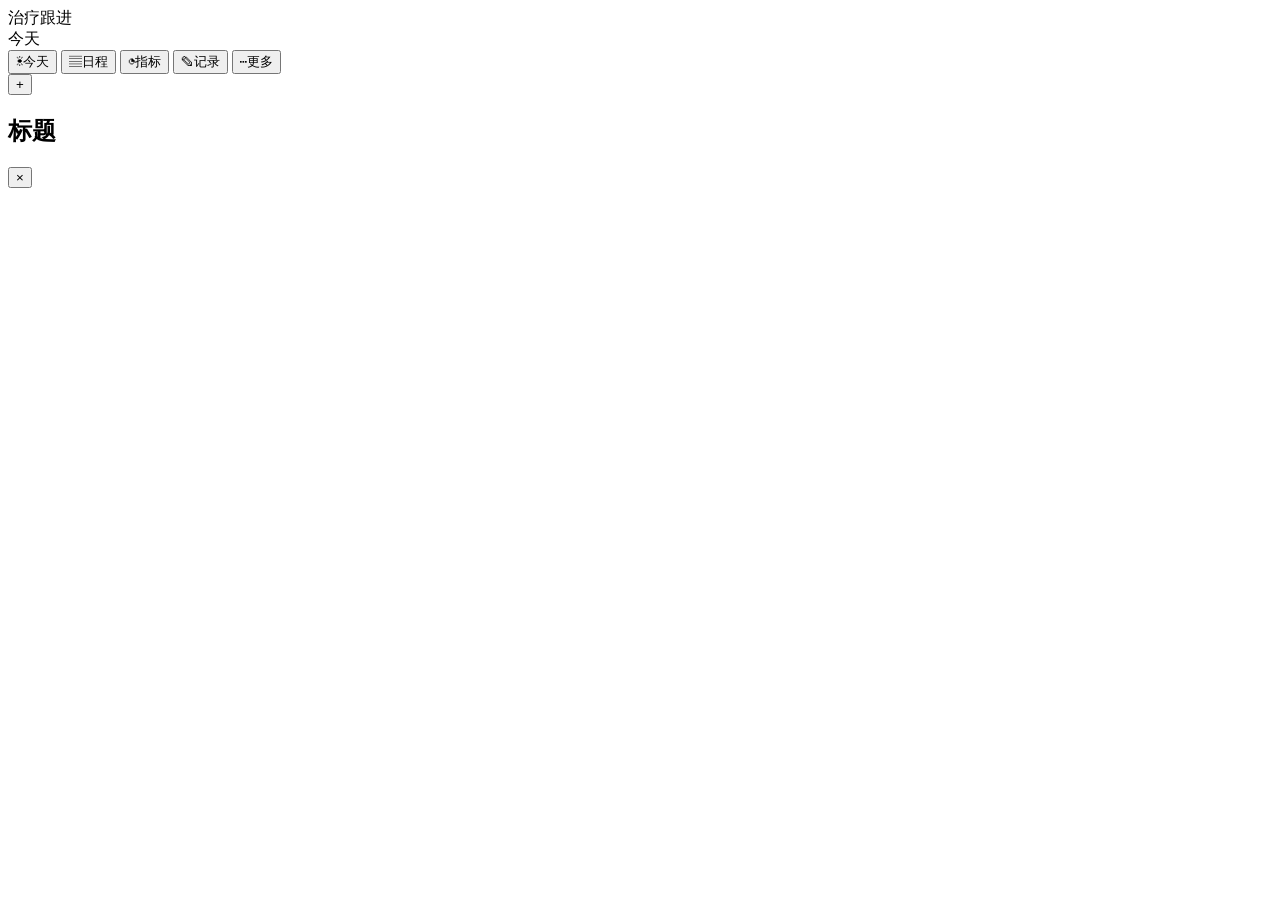
==== index.html @ eb564752 "添加 index.html" ====
<!DOCTYPE html>
<html lang="zh-CN">
<head>
<meta charset="utf-8">
<meta name="viewport" content="width=device-width, initial-scale=1, viewport-fit=cover, maximum-scale=1">
<meta name="theme-color" content="#0EA5A0">
<meta name="apple-mobile-web-app-capable" content="yes">
<meta name="apple-mobile-web-app-status-bar-style" content="black-translucent">
<meta name="apple-mobile-web-app-title" content="治疗跟进">
<meta name="format-detection" content="telephone=no">
<title>治疗跟进</title>
<link rel="manifest" href="./manifest.webmanifest">
<link rel="apple-touch-icon" href="./icons/icon-180.png">
<link rel="icon" href="./icons/icon-192.png">
<link rel="stylesheet" href="./css/app.css">
</head>
<body>

<header class="appbar">
  <div class="row1">
    <div>
      <div class="who" id="hd-who">治疗跟进</div>
      <div class="sub" id="hd-sub">今天</div>
    </div>
    <div class="date" id="hd-date"></div>
  </div>
</header>

<main id="view"></main>

<nav class="tabbar" id="tabbar">
  <button data-page="today" aria-current="page"><span class="ico">☀</span>今天</button>
  <button data-page="plan"><span class="ico">▤</span>日程</button>
  <button data-page="labs"><span class="ico">◔</span>指标</button>
  <button data-page="syms"><span class="ico">✎</span>记录</button>
  <button data-page="more"><span class="ico">⋯</span>更多</button>
</nav>

<button class="fab" id="fab" aria-label="新建">+</button>

<div class="sheet-mask" id="mask">
  <div class="sheet">
    <div class="sheet-head">
      <h2 id="sheet-title">标题</h2>
      <button class="x" id="sheet-x" aria-label="关闭">×</button>
    </div>
    <div class="sheet-body" id="sheet-body"></div>
    <div class="sheet-foot" id="sheet-foot"></div>
  </div>
</div>

<div id="toast"></div>

<script type="module" src="./js/app.js"></script>
</body>
</html>
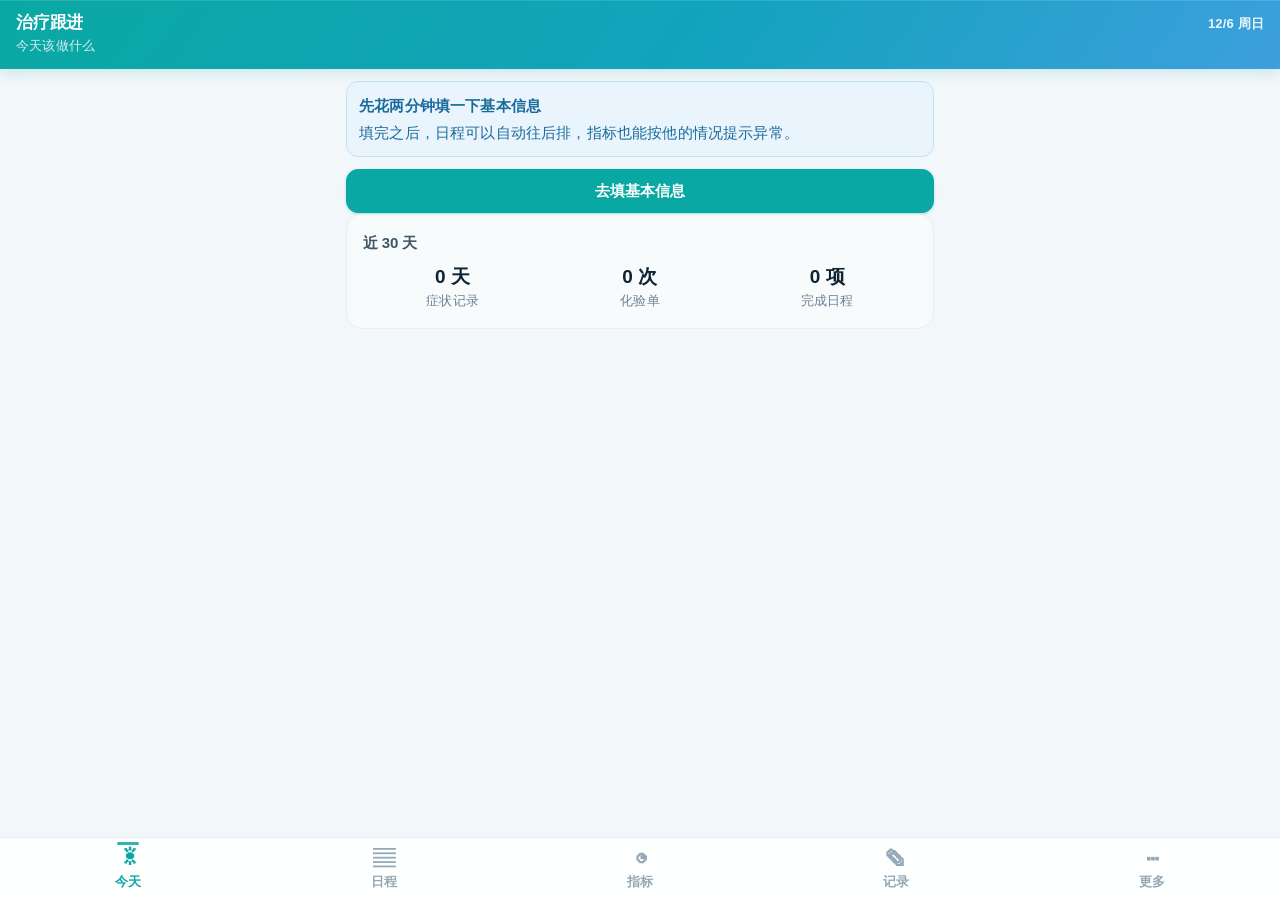
==== commit ebfe04ab: "feat: android install guide" ====
--- a/index.html
+++ b/index.html
@@ -4,13 +4,17 @@
 <meta charset="utf-8">
 <meta name="viewport" content="width=device-width, initial-scale=1, viewport-fit=cover, maximum-scale=1">
 <meta name="theme-color" content="#0EA5A0">
+<!-- iOS -->
 <meta name="apple-mobile-web-app-capable" content="yes">
 <meta name="apple-mobile-web-app-status-bar-style" content="black-translucent">
 <meta name="apple-mobile-web-app-title" content="治疗跟进">
+<link rel="apple-touch-icon" href="./icons/icon-180.png">
+<!-- Android / Chrome -->
+<meta name="mobile-web-app-capable" content="yes">
+<meta name="application-name" content="治疗跟进">
 <meta name="format-detection" content="telephone=no">
 <title>治疗跟进</title>
 <link rel="manifest" href="./manifest.webmanifest">
-<link rel="apple-touch-icon" href="./icons/icon-180.png">
 <link rel="icon" href="./icons/icon-192.png">
 <link rel="stylesheet" href="./css/app.css">
 </head>
--- a/css/app.css
+++ b/css/app.css
@@ -0,0 +1,1190 @@
+/* ==========================================================
+   治疗跟进 · 设计系统
+   参考：iOS Human Interface Guidelines / Material 3
+   目标：320px 到 430px 全尺寸可用，触摸优先，医疗场景清晰不压抑
+   ========================================================== */
+
+/* ---------- 设计令牌 ---------- */
+
+:root {
+  /* 文字层级：越深越重要 */
+  --ink-1: #0f2430;
+  --ink-2: #3d5566;
+  --ink-3: #6b8296;
+  --ink-4: #93a8b8;
+
+  /* 表面 */
+  --bg: #f2f7f9;
+  --surface: #ffffff;
+  --surface-2: #f8fbfc;
+  --line: #e6eef3;
+  --line-2: #d3e2ea;
+
+  /* 品牌 */
+  --brand: #0aa8a3;
+  --brand-press: #089490;
+  --brand-deep: #077370;
+  --brand-tint: #e4f7f6;
+  --brand-tint-2: #cdeeec;
+
+  /* 辅助蓝 */
+  --blue: #3d9fdd;
+  --blue-tint: #e9f4fc;
+
+  /* 语义
+     两套值，用途不同，不要混用：
+     - 原色（--ok/--warn/--bad）：只做图形元素（色块背景、边框、进度、圆点）
+     - 深色（--*-ink）：承载文字与数据时用这些，保证 WCAG AA 4.5:1
+     原色直接当文字色在浅底上对比度只有 2.46–3.71:1，小字读不清 */
+  --ok: #0fa15c;
+  --ok-tint: #e5f8ee;
+  --ok-ink: #0a7a45;
+  --warn: #e08a1e;
+  --warn-tint: #fdf4e4;
+  --warn-ink: #8a5a10;
+  --bad: #b3382c;
+  --bad-tint: #fdecea;
+  --bad-ink: #b3382c;
+  --bad-line: #f6cbc7;
+
+  /* 圆角 */
+  --r-xl: 22px;
+  --r-lg: 16px;
+  --r-md: 12px;
+  --r-sm: 9px;
+  --r-pill: 999px;
+
+  /* 阴影：极轻，靠层次不靠重影 */
+  --sh-1: 0 1px 2px rgba(15, 36, 48, .04);
+  --sh-2: 0 2px 8px rgba(15, 36, 48, .05), 0 1px 2px rgba(15, 36, 48, .04);
+  --sh-3: 0 6px 20px rgba(10, 168, 163, .22);
+
+  /* 间距节奏 */
+  --sp-1: 4px;
+  --sp-2: 8px;
+  --sp-3: 12px;
+  --sp-4: 16px;
+  --sp-5: 20px;
+  --sp-6: 28px;
+
+  /* 触摸最小尺寸（iOS HIG 44pt） */
+  --tap: 44px;
+
+  /* 安全区 */
+  --safe-t: env(safe-area-inset-top, 0px);
+  --safe-b: env(safe-area-inset-bottom, 0px);
+  --tabbar-h: 62px;
+
+  /* 响应式字号：320px 屏取小值，393px 以上取大值
+     最小不小于 12px —— 再小手机上就看不清了 */
+  --fs-base: clamp(15.5px, 4.3vw, 17px);
+  --fs-sm: clamp(14px, 3.7vw, 15px);
+  --fs-xs: clamp(13px, 3.4vw, 14px);
+  --fs-2xs: clamp(12px, 3.1vw, 13px);
+  --fs-lg: clamp(17px, 4.6vw, 19px);
+  --fs-xl: clamp(20px, 5.4vw, 23px);
+  --fs-hero: clamp(30px, 9vw, 40px);
+}
+
+* {
+  box-sizing: border-box;
+  -webkit-tap-highlight-color: transparent;
+}
+
+html {
+  -webkit-text-size-adjust: 100%;
+  text-size-adjust: 100%;
+}
+
+body {
+  margin: 0;
+  padding: 0;
+  background: var(--bg);
+  color: var(--ink-1);
+  font-family: -apple-system, BlinkMacSystemFont, "SF Pro SC", "PingFang SC",
+    "Hiragino Sans GB", "Microsoft YaHei", "Source Han Sans SC", sans-serif;
+  font-size: var(--fs-base);
+  /* 中文行高 1.5 起，方块字比西文需要更多行距 */
+  line-height: 1.6;
+  /* 中文正文极轻微字距，西文段落会单独还原 */
+  letter-spacing: .01em;
+  -webkit-font-smoothing: antialiased;
+  -moz-osx-font-smoothing: grayscale;
+  overscroll-behavior-y: contain;
+  /* 底部留白由 main 的 padding-bottom 处理，这里不再重复 */
+}
+
+/* 中文斜体在浏览器里是合成倾斜，很难看。要强调用字重或颜色 */
+address, cite, dfn, dt, em, i { font-style: normal; }
+em, strong { font-weight: 600; }
+
+/* 中文引号用直角引号 */
+q { quotes: "「" "」" "『" "』"; }
+q::before { content: open-quote; }
+q::after { content: close-quote; }
+
+/* 数字列对齐：指标、日期、金额都用等宽数字 */
+.tabular, .kv .v, .labrow .val, .countdown .num, .progress-text,
+.mono, [data-num] {
+  font-variant-numeric: tabular-nums;
+}
+
+/* 西文内容还原字距，否则英文单词会被拉开 */
+:lang(en) { letter-spacing: normal; }
+
+h1, h2, h3, h4 {
+  margin: 0;
+  font-weight: 700;
+  letter-spacing: -.012em;
+  line-height: 1.3;
+}
+h1 { font-size: var(--fs-xl); }
+h2 { font-size: var(--fs-lg); }
+h3 { font-size: var(--fs-base); }
+p { margin: 0 0 .55em; }
+/* 正文行长控制：中文一行 42em 以内读起来不累 */
+.prose {
+  max-width: 42em;
+  text-align: justify;
+  text-justify: inter-ideograph;
+  line-height: 1.6;
+}
+a { color: var(--brand-deep); text-decoration: none; }
+
+/* ---------- 顶部栏 ---------- */
+
+.appbar {
+  position: sticky;
+  top: 0;
+  z-index: 30;
+  background: linear-gradient(125deg, #0aa8a3 0%, #12a3bd 55%, #3d9fdd 100%);
+  color: #fff;
+  padding: calc(var(--sp-3) + var(--safe-t)) var(--sp-4) var(--sp-3);
+  box-shadow: 0 1px 0 rgba(255, 255, 255, .12) inset, 0 3px 14px rgba(10, 140, 150, .18);
+}
+
+.appbar .row1 {
+  display: flex;
+  align-items: flex-start;
+  justify-content: space-between;
+  gap: var(--sp-3);
+}
+
+.appbar .who {
+  font-size: var(--fs-base);
+  font-weight: 700;
+  letter-spacing: -.01em;
+  line-height: 1.3;
+}
+
+.appbar .sub {
+  font-size: var(--fs-2xs);
+  opacity: .82;
+  margin-top: 2px;
+  font-weight: 500;
+}
+
+.appbar .date {
+  font-size: var(--fs-2xs);
+  opacity: .9;
+  font-weight: 600;
+  white-space: nowrap;
+  padding-top: 2px;
+  font-variant-numeric: tabular-nums;
+}
+
+/* ---------- 主区域 ---------- */
+
+main {
+  padding: var(--sp-3) var(--sp-4) var(--sp-5);
+  max-width: 620px;
+  margin: 0 auto;
+}
+
+/* 卡片分层
+   不是所有内容都该长成同样的白卡 + 同一个阴影。
+   .card 是承载主要信息的一层（有阴影，浮起来）
+   .card.plain 是次要容器（无阴影，靠边框和底色区分） */
+.card {
+  background: var(--surface);
+  border-radius: var(--r-lg);
+  padding: var(--sp-4);
+  margin-bottom: var(--sp-3);
+  box-shadow: var(--sh-2);
+}
+
+/* 次要卡片：不抢视觉重心 */
+.card.plain {
+  box-shadow: none;
+  background: var(--surface-2);
+  border: 1px solid var(--line);
+}
+
+/* 列表型卡片：内容本身是列表，用分隔线而不是每项一个卡片 */
+.card.list {
+  padding: var(--sp-1) var(--sp-4);
+}
+
+.card-head {
+  display: flex;
+  align-items: center;
+  justify-content: space-between;
+  gap: var(--sp-3);
+  margin-bottom: var(--sp-3);
+  min-height: 24px;
+}
+/* 卡片内首尾元素去掉多余外边距 */
+.card > *:first-child { margin-top: 0; }
+.card > *:last-child { margin-bottom: 0; }
+.card-head h2 {
+  font-size: var(--fs-sm);
+  font-weight: 700;
+  color: var(--ink-2);
+}
+.card-head .hint {
+  font-size: var(--fs-2xs);
+  color: var(--ink-4);
+  font-weight: 500;
+  flex-shrink: 0;
+}
+
+/* 分组标题 */
+.section-title {
+  font-size: var(--fs-xs);
+  font-weight: 700;
+  color: var(--ink-3);
+  letter-spacing: .04em;
+  margin: var(--sp-5) var(--sp-1) var(--sp-2);
+}
+.section-title:first-child { margin-top: 0; }
+
+.muted { color: var(--ink-3); font-size: var(--fs-sm); }
+.tiny { font-size: var(--fs-xs); }
+.mono { font-variant-numeric: tabular-nums; }
+
+/* ---------- 底部导航 ---------- */
+
+.tabbar {
+  position: fixed;
+  left: 0; right: 0; bottom: 0;
+  z-index: 40;
+  display: grid;
+  grid-template-columns: repeat(5, 1fr);
+  background: rgba(255, 255, 255, .93);
+  backdrop-filter: saturate(1.8) blur(18px);
+  -webkit-backdrop-filter: saturate(1.8) blur(18px);
+  border-top: 1px solid var(--line);
+  padding-bottom: var(--safe-b);
+}
+
+.tabbar button {
+  appearance: none;
+  border: 0;
+  background: none;
+  min-height: var(--tabbar-h);
+  display: flex;
+  flex-direction: column;
+  align-items: center;
+  justify-content: center;
+  gap: 3px;
+  font-size: var(--fs-2xs);
+  font-family: inherit;
+  color: var(--ink-4);
+  font-weight: 600;
+  cursor: pointer;
+  padding: 6px 2px;
+  position: relative;
+  transition: color .15s;
+}
+
+.tabbar button .ico {
+  font-size: clamp(19px, 5.6vw, 22px);
+  line-height: 1;
+  transition: transform .18s cubic-bezier(.34, 1.4, .64, 1);
+}
+
+.tabbar button[aria-current="page"] {
+  color: var(--brand);
+}
+.tabbar button[aria-current="page"] .ico {
+  transform: translateY(-1px) scale(1.06);
+}
+.tabbar button[aria-current="page"]::before {
+  content: "";
+  position: absolute;
+  top: 4px;
+  width: 22px;
+  height: 3px;
+  border-radius: 2px;
+  background: var(--brand);
+  opacity: .85;
+}
+
+/* ---------- 按钮 ---------- */
+
+.btn {
+  appearance: none;
+  font-family: inherit;
+  font-size: var(--fs-sm);
+  font-weight: 600;
+  border-radius: var(--r-md);
+  border: 1px solid var(--line-2);
+  background: var(--surface);
+  color: var(--ink-1);
+  padding: 0 var(--sp-4);
+  min-height: var(--tap);
+  display: inline-flex;
+  align-items: center;
+  justify-content: center;
+  gap: 6px;
+  cursor: pointer;
+  transition: background .14s, transform .08s, border-color .14s;
+  -webkit-user-select: none;
+  user-select: none;
+}
+.btn:active { transform: scale(.975); background: var(--surface-2); }
+
+.btn.primary {
+  background: var(--brand);
+  border-color: var(--brand);
+  color: #fff;
+  box-shadow: 0 1px 3px rgba(10, 168, 163, .28);
+}
+.btn.primary:active { background: var(--brand-press); }
+
+.btn.ghost { background: transparent; border-color: transparent; color: var(--brand-deep); }
+
+.btn.danger {
+  color: var(--bad-ink);
+  border-color: var(--bad-line);
+  background: var(--surface);
+}
+.btn.danger:active { background: var(--bad-tint); }
+
+.btn.block { width: 100%; }
+
+.btn.sm {
+  min-height: var(--tap);
+  font-size: var(--fs-xs);
+  padding: 0 var(--sp-3);
+  border-radius: var(--r-sm);
+}
+
+.btn[disabled] { opacity: .42; pointer-events: none; }
+
+.btn-row {
+  display: flex;
+  gap: var(--sp-2);
+  flex-wrap: wrap;
+}
+.btn-row > .btn {
+  flex: 1 1 0;
+  min-width: 0;
+  white-space: nowrap;
+}
+
+/* 悬浮按钮：已弃用
+   多次实测表明，任何浮在正文上的按钮在 320-375px 窄屏上都会压住内容。
+   改用页面内顶部操作按钮（.page-actions），更符合 iOS 原生习惯，也不会遮挡。 */
+.fab { display: none !important; }
+
+/* 主区域底部留白：确保最后的内容不被 tabbar 遮住 */
+main { padding-bottom: calc(var(--tabbar-h) + var(--safe-b) + var(--sp-4)); }
+
+/* 页面顶部操作行 */
+.page-actions {
+  display: flex;
+  gap: var(--sp-2);
+  margin-bottom: var(--sp-3);
+}
+.page-actions .btn { flex: 1; }
+
+/* ---------- 表单 ---------- */
+
+.field { margin-bottom: var(--sp-4); }
+.field label {
+  display: block;
+  font-size: var(--fs-xs);
+  font-weight: 600;
+  color: var(--ink-2);
+  margin-bottom: 6px;
+}
+.field .help {
+  font-size: var(--fs-2xs);
+  color: var(--ink-4);
+  margin-top: 5px;
+  line-height: 1.45;
+}
+
+input[type="text"], input[type="number"], input[type="date"],
+input[type="time"], input[type="tel"], input[type="password"],
+input[type="url"], select, textarea {
+  width: 100%;
+  font-family: inherit;
+  font-size: max(16px, var(--fs-sm)); /* 16px 起，避免 iOS 自动缩放 */
+  color: var(--ink-1);
+  background: var(--surface);
+  border: 1px solid var(--line-2);
+  border-radius: var(--r-md);
+  padding: 11px var(--sp-3);
+  min-height: var(--tap);
+  appearance: none;
+  transition: border-color .14s, box-shadow .14s;
+}
+
+textarea {
+  min-height: 84px;
+  resize: vertical;
+  line-height: 1.5;
+}
+
+input:focus, select:focus, textarea:focus {
+  outline: none;
+  border-color: var(--brand);
+  box-shadow: 0 0 0 3px rgba(10, 168, 163, .13);
+}
+
+select {
+  background-image: url("data:image/svg+xml,%3Csvg xmlns='http://www.w3.org/2000/svg' width='10' height='6' viewBox='0 0 10 6'%3E%3Cpath d='M1 1l4 4 4-4' stroke='%236b8296' stroke-width='1.8' fill='none' stroke-linecap='round' stroke-linejoin='round'/%3E%3C/svg%3E");
+  background-repeat: no-repeat;
+  background-position: right 13px center;
+  padding-right: 34px;
+}
+
+.grid2 { display: grid; grid-template-columns: 1fr 1fr; gap: var(--sp-3); }
+.grid3 { display: grid; grid-template-columns: 1fr 1fr 1fr; gap: var(--sp-2); }
+
+/* 窄屏时三列改两列，避免挤压 */
+@media (max-width: 340px) {
+  .grid3 { grid-template-columns: 1fr 1fr; }
+}
+
+/* ---------- 分段选择 ---------- */
+
+.seg { display: flex; gap: 6px; flex-wrap: wrap; }
+
+.seg button {
+  flex: 1 1 auto;
+  min-width: 62px;
+  min-height: var(--tap);
+  border: 1px solid var(--line-2);
+  background: var(--surface);
+  border-radius: var(--r-sm);
+  font-family: inherit;
+  font-size: var(--fs-xs);
+  font-weight: 600;
+  color: var(--ink-2);
+  cursor: pointer;
+  padding: 6px 8px;
+  transition: all .13s;
+  -webkit-user-select: none;
+  user-select: none;
+}
+.seg button[aria-pressed="true"] {
+  background: var(--brand);
+  border-color: var(--brand);
+  color: #fff;
+  box-shadow: 0 1px 4px rgba(10, 168, 163, .3);
+}
+
+/* 症状等级：从浅到深，重度最刺眼 */
+.seg.lvl button[aria-pressed="true"][data-v="1"] {
+  background: #f5b731; border-color: #f5b731; color: #40300a;
+}
+.seg.lvl button[aria-pressed="true"][data-v="2"] {
+  background: #ee8c34; border-color: #ee8c34;
+}
+.seg.lvl button[aria-pressed="true"][data-v="3"] {
+  background: var(--bad); border-color: var(--bad);
+}
+
+/* ---------- 列表 ---------- */
+
+.item {
+  display: flex;
+  gap: var(--sp-3);
+  align-items: center;
+  padding: var(--sp-3) 0;
+  border-bottom: 1px solid var(--line);
+  min-height: 52px;
+}
+.item:last-child { border-bottom: 0; }
+.item .body { flex: 1; min-width: 0; }
+.item .title {
+  font-weight: 600;
+  font-size: var(--fs-sm);
+  line-height: 1.4;
+  overflow-wrap: break-word;
+}
+.item .meta {
+  font-size: var(--fs-2xs);
+  color: var(--ink-3);
+  margin-top: 3px;
+  line-height: 1.45;
+  overflow-wrap: break-word;
+}
+.item .tail { text-align: right; flex-shrink: 0; }
+
+/* 标签 */
+.tag {
+  display: inline-block;
+  font-size: var(--fs-2xs);
+  font-weight: 700;
+  padding: 2px 7px;
+  border-radius: 6px;
+  background: var(--brand-tint);
+  color: var(--brand-deep);
+  white-space: nowrap;
+  line-height: 1.5;
+  vertical-align: middle;
+}
+.tag.ok { background: var(--ok-tint); color: var(--ok-ink); }
+.tag.warn { background: var(--warn-tint); color: var(--warn-ink); }
+.tag.bad { background: var(--bad-tint); color: var(--bad-ink); }
+.tag.grey { background: #eef4f7; color: var(--ink-2); }
+
+/* 空状态 */
+.empty {
+  text-align: center;
+  padding: var(--sp-6) var(--sp-4);
+  color: var(--ink-3);
+  font-size: var(--fs-sm);
+  line-height: 1.6;
+}
+.empty .big {
+  font-size: 34px;
+  margin-bottom: var(--sp-2);
+  opacity: .34;
+  line-height: 1;
+}
+
+/* ---------- 今天页：英雄区 ---------- */
+
+.hero {
+  background: linear-gradient(158deg, #ffffff 0%, #f7fcfc 100%);
+  border-radius: var(--r-xl);
+  padding: var(--sp-4);
+  margin-bottom: var(--sp-3);
+  box-shadow: var(--sh-2);
+  position: relative;
+  overflow: hidden;
+}
+
+/* 左侧色条，标示"下一次" */
+.hero::before {
+  content: "";
+  position: absolute;
+  left: 0; top: var(--sp-4); bottom: var(--sp-4);
+  width: 3px;
+  border-radius: 0 2px 2px 0;
+  background: var(--brand);
+}
+
+.hero .hero-label {
+  font-size: var(--fs-2xs);
+  font-weight: 700;
+  color: var(--brand-deep);
+  letter-spacing: .06em;
+  margin-bottom: 6px;
+}
+
+.hero .bigline {
+  font-size: var(--fs-lg);
+  font-weight: 700;
+  line-height: 1.35;
+  letter-spacing: -.015em;
+  overflow-wrap: break-word;
+}
+
+.hero .subline {
+  font-size: var(--fs-sm);
+  color: var(--ink-2);
+  margin-top: 3px;
+  line-height: 1.45;
+}
+
+/* 倒计时 */
+.countdown {
+  display: flex;
+  align-items: baseline;
+  gap: 5px;
+  margin-top: var(--sp-2);
+  flex-wrap: wrap;
+}
+.countdown .num {
+  font-size: var(--fs-hero);
+  font-weight: 800;
+  line-height: 1;
+  color: var(--brand);
+  letter-spacing: -.035em;
+  font-variant-numeric: tabular-nums;
+}
+.countdown .unit {
+  font-size: var(--fs-xs);
+  color: var(--ink-2);
+  font-weight: 600;
+}
+
+/* 进度条（周期进度） */
+.progress {
+  margin-top: var(--sp-3);
+}
+.progress-bar {
+  height: 5px;
+  background: var(--brand-tint-2);
+  border-radius: 3px;
+  overflow: hidden;
+}
+.progress-fill {
+  height: 100%;
+  background: linear-gradient(90deg, var(--brand) 0%, var(--blue) 100%);
+  border-radius: 3px;
+  transition: width .4s ease;
+}
+.progress-text {
+  font-size: var(--fs-2xs);
+  color: var(--ink-3);
+  margin-top: 5px;
+  font-variant-numeric: tabular-nums;
+}
+
+/* ---------- 待办清单 ---------- */
+
+.checkbtn {
+  display: flex;
+  align-items: center;
+  gap: var(--sp-3);
+  width: 100%;
+  text-align: left;
+  border: 1px solid var(--line);
+  background: var(--surface);
+  border-radius: var(--r-md);
+  padding: var(--sp-3);
+  margin-bottom: var(--sp-2);
+  min-height: 58px;
+  font-family: inherit;
+  font-size: var(--fs-sm);
+  color: var(--ink-1);
+  cursor: pointer;
+  transition: background .14s, border-color .14s;
+}
+.checkbtn:active { transform: scale(.99); }
+
+.checkbtn .box {
+  width: 24px;
+  height: 24px;
+  border: 2px solid var(--line-2);
+  border-radius: 7px;
+  flex-shrink: 0;
+  display: grid;
+  place-items: center;
+  font-size: 13px;
+  color: #fff;
+  transition: all .16s;
+}
+
+.checkbtn[aria-pressed="true"] {
+  background: var(--brand-tint);
+  border-color: var(--brand-tint-2);
+}
+.checkbtn[aria-pressed="true"] .box {
+  background: var(--brand);
+  border-color: var(--brand);
+}
+.checkbtn[aria-pressed="true"] .lbl {
+  color: var(--ink-3);
+  text-decoration: line-through;
+  text-decoration-color: var(--ink-4);
+}
+
+.checkbtn .lbl {
+  font-weight: 600;
+  line-height: 1.35;
+  overflow-wrap: break-word;
+}
+.checkbtn .sm {
+  font-size: var(--fs-2xs);
+  color: var(--ink-3);
+  font-weight: 400;
+  margin-top: 2px;
+}
+
+/* ---------- 图表 ---------- */
+
+.chart-wrap {
+  position: relative;
+  margin: var(--sp-1) 0 var(--sp-2);
+}
+canvas, .chart-wrap svg {
+  display: block;
+  width: 100%;
+  height: auto;
+}
+
+.legend {
+  display: flex;
+  gap: var(--sp-3);
+  font-size: var(--fs-2xs);
+  color: var(--ink-3);
+  margin-top: var(--sp-2);
+  flex-wrap: wrap;
+  line-height: 1.5;
+}
+.legend i {
+  display: inline-block;
+  width: 9px;
+  height: 9px;
+  border-radius: 3px;
+  margin-right: 5px;
+  vertical-align: 0;
+}
+
+/* 指标行 */
+.labrow {
+  display: grid;
+  grid-template-columns: minmax(0, 1fr) auto auto;
+  gap: var(--sp-2);
+  align-items: center;
+  padding: 11px 0;
+  border-bottom: 1px solid var(--line);
+  min-height: 54px;
+}
+.labrow:last-child { border-bottom: 0; }
+
+.labrow .nm {
+  font-size: var(--fs-sm);
+  font-weight: 600;
+  line-height: 1.35;
+  overflow-wrap: break-word;
+}
+.labrow .rf {
+  font-size: var(--fs-2xs);
+  color: var(--ink-4);
+  margin-top: 2px;
+  font-variant-numeric: tabular-nums;
+}
+.labrow .val {
+  font-size: var(--fs-base);
+  font-weight: 700;
+  text-align: right;
+  font-variant-numeric: tabular-nums;
+  white-space: nowrap;
+}
+.labrow .val .u {
+  font-size: var(--fs-2xs);
+  font-weight: 400;
+  color: var(--ink-4);
+  margin-left: 2px;
+}
+.labrow .val.high, .labrow .val.low { color: var(--bad-ink); }
+.labrow .arrow {
+  font-size: var(--fs-2xs);
+  color: var(--ink-3);
+  text-align: right;
+  font-variant-numeric: tabular-nums;
+  white-space: nowrap;
+  min-width: 38px;
+}
+
+/* 窄屏：隐藏趋势箭头，给主指标让位 */
+@media (max-width: 359px) {
+  .labrow .arrow { display: none; }
+  .labrow { grid-template-columns: minmax(0, 1fr) auto; }
+}
+
+/* 症状格子 */
+.symgrid {
+  display: grid;
+  grid-template-columns: 1fr 1fr;
+  gap: var(--sp-2);
+}
+.symcell {
+  border: 1px solid var(--line);
+  border-radius: var(--r-md);
+  padding: 10px;
+  background: var(--surface);
+  text-align: left;
+  font-family: inherit;
+  cursor: pointer;
+  min-height: 56px;
+}
+.symcell .nm {
+  font-size: var(--fs-xs);
+  font-weight: 600;
+  color: var(--ink-1);
+  line-height: 1.35;
+}
+.symcell .lv {
+  font-size: var(--fs-2xs);
+  margin-top: 4px;
+  color: var(--ink-3);
+}
+
+.symcell[data-level="1"] { border-color: #f7dda6; background: #fffcf3; }
+.symcell[data-level="2"] { border-color: #f5c795; background: #fff7ef; }
+.symcell[data-level="3"] { border-color: var(--bad-line); background: var(--bad-tint); }
+.symcell[data-level="1"] .lv,
+.symcell[data-level="2"] .lv { color: #b06615; font-weight: 700; }
+.symcell[data-level="3"] .lv { color: var(--bad-ink); font-weight: 700; }
+
+/* ---------- 提醒条 ---------- */
+
+.alert {
+  border-radius: var(--r-md);
+  padding: var(--sp-3);
+  margin-bottom: var(--sp-3);
+  font-size: var(--fs-sm);
+  line-height: 1.55;
+  border: 1px solid;
+  overflow-wrap: break-word;
+}
+.alert .t {
+  font-weight: 700;
+  margin-bottom: 4px;
+  font-size: var(--fs-sm);
+}
+.alert.bad {
+  background: var(--bad-tint);
+  border-color: var(--bad-line);
+  color: #a8322a;
+}
+.alert.warn {
+  background: var(--warn-tint);
+  border-color: #f3dcb2;
+  color: #8d5a10;
+}
+.alert.info {
+  background: var(--blue-tint);
+  border-color: #c3e1f5;
+  color: #1a6b9c;
+}
+
+/* 紧凑版警告：首屏用，不占地方 */
+.alert.compact {
+  padding: 10px var(--sp-3);
+  margin-bottom: var(--sp-2);
+  display: flex;
+  gap: var(--sp-2);
+  align-items: flex-start;
+}
+.alert.compact .ico {
+  font-size: 15px;
+  line-height: 1.4;
+  flex-shrink: 0;
+}
+.alert.compact .txt {
+  flex: 1;
+  min-width: 0;
+  font-weight: 600;
+  font-size: var(--fs-xs);
+}
+
+/* ---------- 弹层 ---------- */
+
+.sheet-mask {
+  position: fixed;
+  inset: 0;
+  background: rgba(15, 36, 48, .42);
+  z-index: 60;
+  display: none;
+  align-items: flex-end;
+  justify-content: center;
+  backdrop-filter: blur(2px);
+  -webkit-backdrop-filter: blur(2px);
+}
+.sheet-mask.on { display: flex; }
+
+.sheet {
+  background: var(--bg);
+  width: 100%;
+  max-width: 620px;
+  max-height: 90vh;
+  border-radius: var(--r-xl) var(--r-xl) 0 0;
+  display: flex;
+  flex-direction: column;
+  animation: sheet-up .24s cubic-bezier(.32, .72, 0, 1);
+}
+@keyframes sheet-up {
+  from { transform: translateY(24px); opacity: .55; }
+  to { transform: none; opacity: 1; }
+}
+
+.sheet-head {
+  display: flex;
+  align-items: center;
+  justify-content: space-between;
+  padding: var(--sp-4) var(--sp-4) var(--sp-3);
+  border-bottom: 1px solid var(--line);
+  flex-shrink: 0;
+  background: var(--surface);
+  border-radius: var(--r-xl) var(--r-xl) 0 0;
+}
+.sheet-head h2 {
+  font-size: var(--fs-base);
+  font-weight: 700;
+}
+
+.sheet-head .x {
+  border: 0;
+  background: none;
+  font-size: 26px;
+  line-height: 1;
+  color: var(--ink-4);
+  cursor: pointer;
+  padding: 0;
+  width: 36px;
+  height: 36px;
+  display: grid;
+  place-items: center;
+  border-radius: var(--r-sm);
+  margin: -4px -6px -4px 0;
+}
+.sheet-head .x:active { background: var(--surface-2); }
+
+.sheet-body {
+  padding: var(--sp-4);
+  overflow-y: auto;
+  -webkit-overflow-scrolling: touch;
+  flex: 1;
+}
+
+.sheet-foot {
+  padding: var(--sp-3) var(--sp-4) calc(var(--sp-3) + var(--safe-b));
+  border-top: 1px solid var(--line);
+  display: flex;
+  gap: var(--sp-2);
+  flex-shrink: 0;
+  background: var(--surface);
+}
+.sheet-foot .btn { flex: 1; min-width: 0; }
+
+/* ---------- Toast ---------- */
+
+#toast {
+  position: fixed;
+  left: 50%;
+  bottom: calc(var(--tabbar-h) + var(--safe-b) + 76px);
+  transform: translate(-50%, 10px);
+  background: rgba(15, 36, 48, .94);
+  color: #fff;
+  font-size: var(--fs-sm);
+  padding: 11px 18px;
+  border-radius: var(--r-pill);
+  opacity: 0;
+  pointer-events: none;
+  transition: opacity .2s, transform .2s;
+  z-index: 90;
+  max-width: 86vw;
+  text-align: center;
+  line-height: 1.45;
+  box-shadow: 0 4px 16px rgba(15, 36, 48, .22);
+}
+#toast.on { opacity: 1; transform: translate(-50%, 0); }
+
+/* ---------- 通用小件 ---------- */
+
+.kv {
+  display: flex;
+  justify-content: space-between;
+  align-items: baseline;
+  gap: var(--sp-3);
+  padding: 10px 0;
+  border-bottom: 1px solid var(--line);
+  font-size: var(--fs-sm);
+}
+.kv:last-child { border-bottom: 0; }
+.kv .k { color: var(--ink-3); flex-shrink: 0; }
+.kv .v {
+  font-weight: 600;
+  text-align: right;
+  overflow-wrap: break-word;
+  min-width: 0;
+}
+
+.chip {
+  display: inline-block;
+  padding: 7px 13px;
+  border-radius: var(--r-pill);
+  background: #eef4f7;
+  font-size: var(--fs-xs);
+  color: var(--ink-2);
+  margin: 0 6px 6px 0;
+  border: 1px solid var(--line);
+  cursor: pointer;
+  min-height: 34px;
+  line-height: 1.3;
+}
+.chip.on {
+  background: var(--brand);
+  color: #fff;
+  border-color: var(--brand);
+}
+
+hr {
+  border: 0;
+  border-top: 1px solid var(--line);
+  margin: var(--sp-4) 0;
+}
+
+/* 图标行（更多页） */
+.nav-item {
+  display: flex;
+  align-items: center;
+  gap: var(--sp-3);
+  min-height: 56px;
+  padding: var(--sp-2) 0;
+  cursor: pointer;
+}
+/* 列表项之间用细线分隔，最后一项不加 */
+.nav-item + .nav-item {
+  border-top: 1px solid var(--line);
+}
+.nav-item:active {
+  background: var(--surface-2);
+  margin: 0 calc(var(--sp-4) * -1);
+  padding-left: var(--sp-4);
+  padding-right: var(--sp-4);
+}
+.nav-item .ico-box {
+  width: 36px;
+  height: 36px;
+  border-radius: var(--r-sm);
+  display: grid;
+  place-items: center;
+  font-size: 17px;
+  flex-shrink: 0;
+  background: var(--brand-tint);
+  color: var(--brand-deep);
+}
+.nav-item .ico-box.blue { background: var(--blue-tint); color: #1a6b9c; }
+.nav-item .ico-box.warn { background: var(--warn-tint); color: var(--warn-ink); }
+.nav-item .txt { flex: 1; min-width: 0; }
+.nav-item .nm {
+  font-size: var(--fs-sm);
+  font-weight: 600;
+  line-height: 1.35;
+}
+.nav-item .ds {
+  font-size: var(--fs-2xs);
+  color: var(--ink-4);
+  margin-top: 2px;
+  line-height: 1.4;
+  overflow-wrap: break-word;
+}
+.nav-item .chev {
+  color: var(--ink-4);
+  font-size: 17px;
+  flex-shrink: 0;
+}
+
+/* ---------- 下拉刷新指示器 ---------- */
+
+#ptr {
+  position: fixed;
+  top: 0;
+  left: 50%;
+  transform: translate(-50%, -48px);
+  width: 36px;
+  height: 36px;
+  border-radius: 50%;
+  background: var(--surface);
+  box-shadow: 0 2px 10px rgba(15, 36, 48, .16);
+  display: flex;
+  align-items: center;
+  justify-content: center;
+  z-index: 55;
+  opacity: 0;
+  pointer-events: none;
+  transition: opacity .18s, transform .18s;
+}
+#ptr .spin {
+  font-size: 15px;
+  color: var(--ink-3);
+  transition: transform .18s, color .18s;
+  line-height: 1;
+}
+#ptr.ready {
+  box-shadow: 0 2px 12px rgba(10, 168, 163, .34);
+}
+#ptr.ready .spin {
+  color: var(--brand);
+  font-weight: 700;
+}
+#ptr.loading .spin {
+  color: var(--brand);
+  animation: ptr-spin .8s linear infinite;
+}
+@keyframes ptr-spin {
+  from { transform: rotate(0deg); }
+  to { transform: rotate(360deg); }
+}
+
+/* ---------- 新版本提示条 ---------- */
+
+#update-banner {
+  position: fixed;
+  left: 50%;
+  bottom: calc(var(--tabbar-h) + var(--safe-b) + 12px);
+  transform: translateX(-50%);
+  z-index: 58;
+  display: flex;
+  align-items: center;
+  gap: 10px;
+  background: var(--ink-1);
+  color: #fff;
+  padding: 9px 10px 9px 16px;
+  border-radius: var(--r-pill);
+  font-size: var(--fs-xs);
+  box-shadow: 0 4px 18px rgba(15, 36, 48, .26);
+  max-width: calc(100vw - 32px);
+  animation: banner-in .26s cubic-bezier(.32, .72, 0, 1);
+}
+@keyframes banner-in {
+  from { opacity: 0; transform: translate(-50%, 10px); }
+  to { opacity: 1; transform: translate(-50%, 0); }
+}
+#update-banner .txt {
+  flex: 1;
+  min-width: 0;
+  white-space: nowrap;
+  overflow: hidden;
+  text-overflow: ellipsis;
+}
+#update-banner button {
+  appearance: none;
+  border: 0;
+  font-family: inherit;
+  font-size: var(--fs-xs);
+  font-weight: 700;
+  border-radius: var(--r-pill);
+  cursor: pointer;
+  min-height: 30px;
+  padding: 0 14px;
+  background: var(--brand);
+  color: #fff;
+  flex-shrink: 0;
+}
+#update-banner button.x {
+  background: transparent;
+  color: rgba(255, 255, 255, .65);
+  padding: 0 6px;
+  font-size: 18px;
+  font-weight: 400;
+  min-width: 30px;
+}
+
+/* ---------- 无障碍与偏好 ---------- */
+
+@media (prefers-reduced-motion: reduce) {
+  * { animation: none !important; transition: none !important; }
+}
+
+/* 打印：只保留内容 */
+@media print {
+  .tabbar, .fab, .appbar, .sheet-foot, #toast { display: none !important; }
+  body { background: #fff; padding: 0; }
+  .sheet-mask { position: static; display: block; background: none; }
+  .sheet { max-height: none; box-shadow: none; }
+  .sheet-head .x { display: none; }
+  .card { box-shadow: none; border: 1px solid #ddd; page-break-inside: avoid; }
+}
